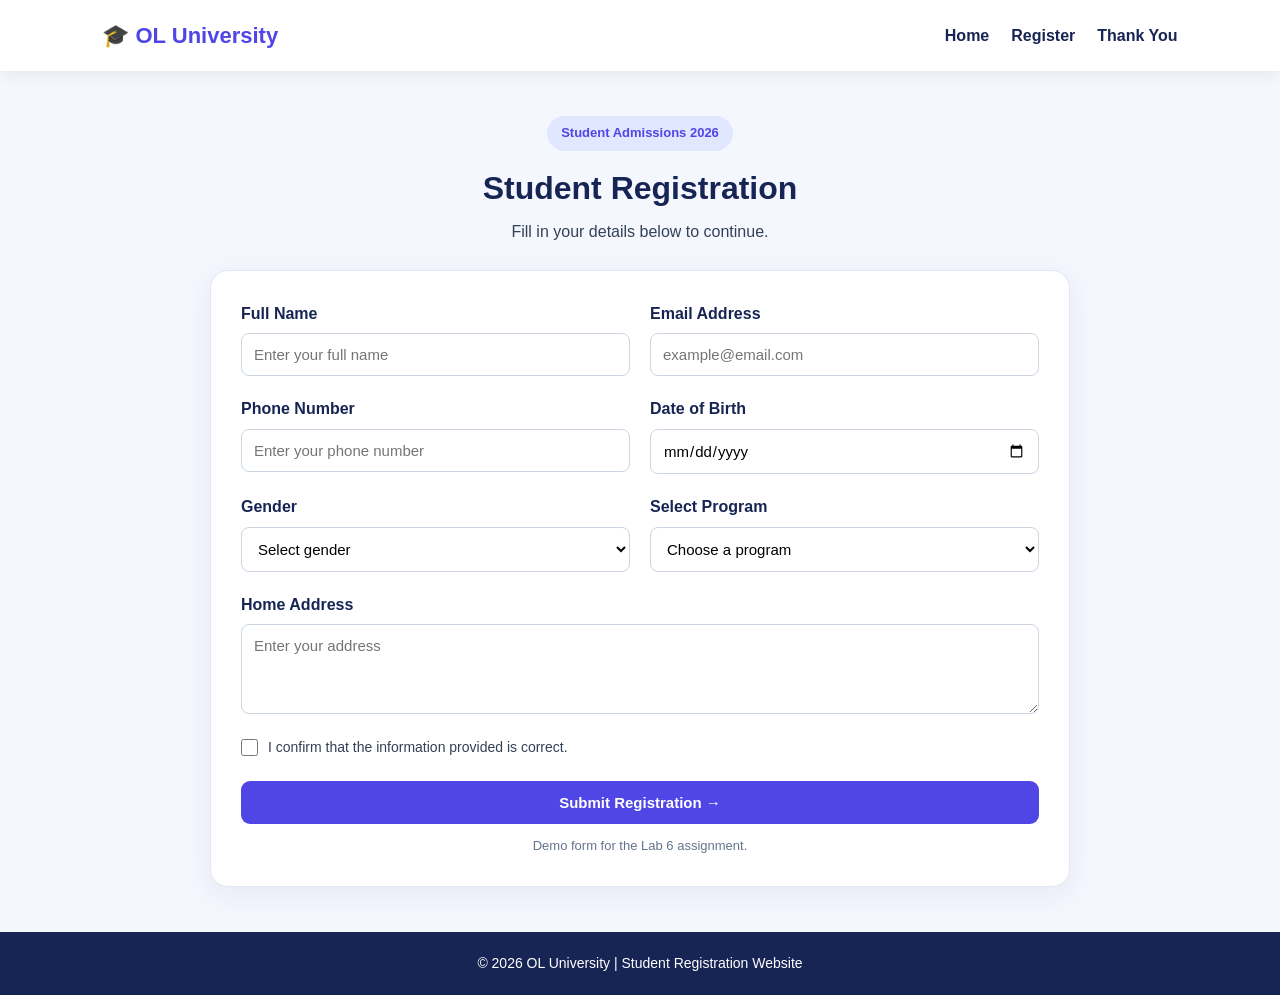
==== index.html @ 98bd1e14 "Add files via upload" ====
<!DOCTYPE html>
<html lang="en">
<head>
    <meta charset="UTF-8">
    <meta name="viewport" content="width=device-width, initial-scale=1.0">
    <title>Registration Form | OL University</title>
    <link rel="stylesheet" href="styles.css">
</head>
<body>
    <nav class="navbar">
        <h2>🎓 OL University</h2>
        <div>
            <a href="index.html">Home</a>
            <a href="form.html">Register</a>
            <a href="thanks.html">Thank You</a>
        </div>
    </nav>

    <main class="form-section">
        <div class="form-heading">
            <span class="badge">Student Admissions 2026</span>
            <h1>Student Registration</h1>
            <p>Fill in your details below to continue.</p>
        </div>

        <form action="thanks.html" method="get" class="registration-form">
            <div class="form-grid">
                <div class="field">
                    <label for="name">Full Name</label>
                    <input type="text" id="name" name="name"
                           placeholder="Enter your full name" required>
                </div>

                <div class="field">
                    <label for="email">Email Address</label>
                    <input type="email" id="email" name="email"
                           placeholder="example@email.com" required>
                </div>

                <div class="field">
                    <label for="phone">Phone Number</label>
                    <input type="tel" id="phone" name="phone"
                           placeholder="Enter your phone number" required>
                </div>

                <div class="field">
                    <label for="dob">Date of Birth</label>
                    <input type="date" id="dob" name="dob" required>
                </div>

                <div class="field">
                    <label for="gender">Gender</label>
                    <select id="gender" name="gender" required>
                        <option value="">Select gender</option>
                        <option>Male</option>
                        <option>Female</option>
                        <option>Other</option>
                    </select>
                </div>

                <div class="field">
                    <label for="program">Select Program</label>
                    <select id="program" name="program" required>
                        <option value="">Choose a program</option>
                        <option>BS Artificial Intelligence</option>
                        <option>BS Computer Science</option>
                        <option>BS Cyber Security</option>
                        <option>BS Software Engineering</option>
                    </select>
                </div>

                <div class="field full">
                    <label for="address">Home Address</label>
                    <textarea id="address" name="address"
                              placeholder="Enter your address" required></textarea>
                </div>
            </div>

            <label class="terms">
                <input type="checkbox" required>
                I confirm that the information provided is correct.
            </label>

            <button type="submit" class="btn submit-btn">
                Submit Registration →
            </button>
            <p class="form-note">Demo form for the Lab 6 assignment.</p>
        </form>
    </main>

    <footer>© 2026 OL University | Student Registration Website</footer>
</body>
</html>
---- styles.css ----
* {
    box-sizing: border-box;
    margin: 0;
    padding: 0;
}

:root {
    --primary: #4f46e5;
    --dark: #172554;
    --light: #f5f7ff;
    --text: #334155;
    --white: #ffffff;
}

body {
    font-family: Arial, sans-serif;
    background: var(--light);
    color: var(--text);
    line-height: 1.6;
}

.navbar {
    display: flex;
    justify-content: space-between;
    align-items: center;
    padding: 18px 8%;
    background: var(--white);
    box-shadow: 0 3px 15px #00000010;
}

.navbar h2 {
    color: var(--primary);
    font-size: 22px;
}

.navbar div {
    display: flex;
    gap: 22px;
}

.navbar a {
    text-decoration: none;
    color: var(--dark);
    font-weight: bold;
}

.navbar a:hover {
    color: var(--primary);
}

.hero {
    display: flex;
    align-items: center;
    justify-content: space-between;
    gap: 35px;
    padding: 65px 8%;
    background: linear-gradient(120deg, #eef2ff, #ffffff);
}

.hero-content {
    flex: 1;
}

.hero h1 {
    font-size: clamp(30px, 4vw, 48px);
    color: var(--dark);
    line-height: 1.2;
    margin: 18px 0;
}

.hero p {
    max-width: 480px;
    margin-bottom: 25px;
}

.hero-image {
    width: 46%;
    height: 310px;
    object-fit: cover;
    border-radius: 24px;
    box-shadow: 0 15px 35px #17255425;
}

.badge {
    display: inline-block;
    background: #e0e7ff;
    color: var(--primary);
    padding: 7px 14px;
    border-radius: 30px;
    font-size: 13px;
    font-weight: bold;
}

.btn {
    display: inline-block;
    border: none;
    background: var(--primary);
    color: white;
    text-decoration: none;
    padding: 13px 24px;
    border-radius: 9px;
    font-size: 15px;
    font-weight: bold;
    cursor: pointer;
}

.btn:hover {
    background: #3730a3;
}

.section {
    padding: 60px 8%;
    text-align: center;
}

.section h2,
.cta h2 {
    color: var(--dark);
    font-size: 30px;
}

.subtitle {
    margin: 8px 0 30px;
}

.grid {
    display: grid;
    grid-template-columns: repeat(3, 1fr);
    gap: 22px;
    margin-top: 30px;
}

.card {
    background: white;
    padding: 28px 22px;
    border-radius: 16px;
    box-shadow: 0 6px 25px #1725540d;
    border: 1px solid #e2e8f0;
    transition: transform 0.2s;
}

.card:hover {
    transform: translateY(-5px);
}

.emoji {
    font-size: 35px;
    margin-bottom: 10px;
}

.card h3 {
    color: var(--dark);
    margin-bottom: 10px;
}

.cta {
    position: relative;
    text-align: center;
    padding: 55px 20px;
    background: #e0e7ff;
}

.profile {
    width: 85px;
    height: 85px;
    border-radius: 50%;
    object-fit: cover;
    border: 4px solid white;
    margin-bottom: 12px;
}

.cta p {
    margin: 10px 0 20px;
}

footer {
    text-align: center;
    background: var(--dark);
    color: white;
    padding: 20px;
    font-size: 14px;
}

/* Registration form styling */

.form-section {
    max-width: 900px;
    margin: 45px auto;
    padding: 0 20px;
}

.form-heading {
    text-align: center;
    margin-bottom: 25px;
}

.form-heading h1 {
    color: var(--dark);
    margin: 12px 0 5px;
}

.registration-form {
    background: white;
    padding: 30px;
    border-radius: 18px;
    box-shadow: 0 8px 30px #17255412;
    border: 1px solid #e2e8f0;
}

.form-grid {
    display: grid;
    grid-template-columns: repeat(2, 1fr);
    gap: 20px;
}

.field {
    display: flex;
    flex-direction: column;
}

.field label {
    font-weight: bold;
    margin-bottom: 7px;
    color: var(--dark);
}

.field input,
.field select,
.field textarea {
    width: 100%;
    padding: 12px;
    border: 1px solid #cbd5e1;
    border-radius: 8px;
    font-size: 15px;
    font-family: inherit;
    background: white;
}

.field input:focus,
.field select:focus,
.field textarea:focus {
    outline: 2px solid #a5b4fc;
    border-color: var(--primary);
}

.field textarea {
    min-height: 90px;
    resize: vertical;
}

.full {
    grid-column: 1 / -1;
}

.terms {
    display: flex;
    align-items: center;
    gap: 10px;
    margin: 22px 0;
    font-size: 14px;
}

.terms input {
    width: 17px;
    height: 17px;
}

.submit-btn {
    width: 100%;
}

.form-note {
    text-align: center;
    font-size: 13px;
    margin-top: 12px;
    color: #64748b;
}

/* Thank-you page */

.success-section {
    min-height: 75vh;
    display: flex;
    align-items: center;
    justify-content: center;
    padding: 40px 20px;
    background: linear-gradient(135deg, #eef2ff, #f8fafc);
}

.success-card {
    max-width: 550px;
    width: 100%;
    background: white;
    padding: 45px 30px;
    border-radius: 20px;
    box-shadow: 0 10px 35px #17255412;
    text-align: center;
}

.success-icon {
    display: flex;
    justify-content: center;
    align-items: center;
    width: 75px;
    height: 75px;
    margin: 0 auto 20px;
    border-radius: 50%;
    background: #dcfce7;
    color: #15803d;
    font-size: 40px;
    font-weight: bold;
}

.success-card h1 {
    color: var(--dark);
    margin: 15px 0;
}

.success-card p {
    margin-bottom: 15px;
}

.success-card .btn {
    margin-top: 10px;
}

/* Responsive design for mobile screens */

@media (max-width: 700px) {
    .navbar {
        flex-direction: column;
        gap: 12px;
    }

    .navbar div {
        gap: 14px;
        flex-wrap: wrap;
        justify-content: center;
    }

    .hero {
        flex-direction: column;
        text-align: center;
        padding: 40px 6%;
    }

    .hero-image {
        width: 100%;
        height: 230px;
    }

    .grid {
        grid-template-columns: 1fr;
    }

    .form-grid {
        grid-template-columns: 1fr;
    }

    .full {
        grid-column: auto;
    }

    .registration-form {
        padding: 20px;
    }

    .section h2 {
        font-size: 25px;
    }
}
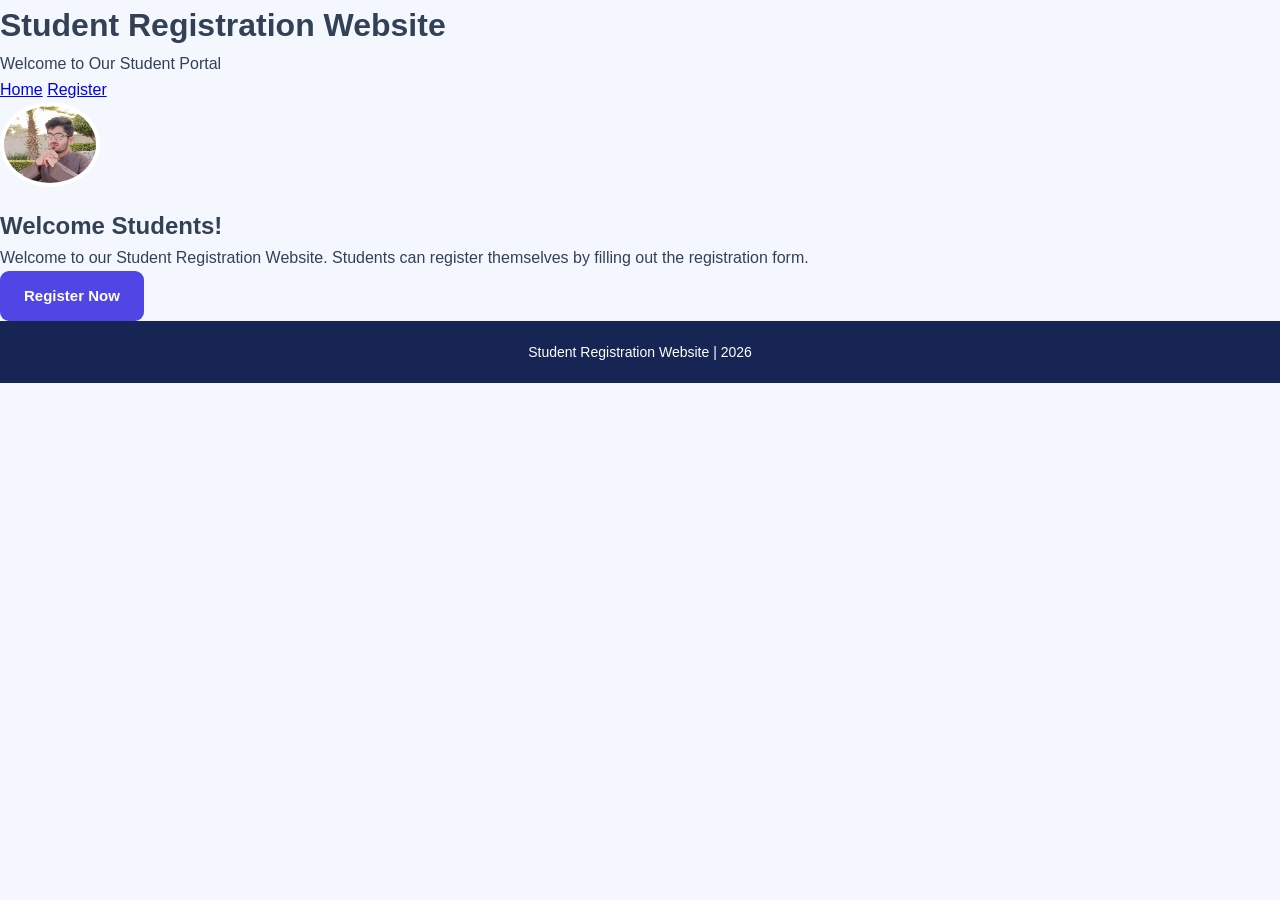
==== commit 2a050b0a: "Add files via upload" ====
--- a/index.html
+++ b/index.html
@@ -1,93 +1,41 @@
 <!DOCTYPE html>
-<html lang="en">
+<html>
 <head>
-    <meta charset="UTF-8">
-    <meta name="viewport" content="width=device-width, initial-scale=1.0">
-    <title>Registration Form | OL University</title>
+    <title>Student Registration Website</title>
     <link rel="stylesheet" href="styles.css">
 </head>
+
 <body>
-    <nav class="navbar">
-        <h2>🎓 OL University</h2>
-        <div>
-            <a href="index.html">Home</a>
-            <a href="form.html">Register</a>
-            <a href="thanks.html">Thank You</a>
-        </div>
+
+    <header>
+        <h1>Student Registration Website</h1>
+        <p>Welcome to Our Student Portal</p>
+    </header>
+
+    <nav>
+        <a href="index.html">Home</a>
+        <a href="form.html">Register</a>
     </nav>
 
-    <main class="form-section">
-        <div class="form-heading">
-            <span class="badge">Student Admissions 2026</span>
-            <h1>Student Registration</h1>
-            <p>Fill in your details below to continue.</p>
-        </div>
+    <section class="container">
 
-        <form action="thanks.html" method="get" class="registration-form">
-            <div class="form-grid">
-                <div class="field">
-                    <label for="name">Full Name</label>
-                    <input type="text" id="name" name="name"
-                           placeholder="Enter your full name" required>
-                </div>
+        <img src="me.jpg" alt="My Picture" class="profile"style="width: 100px;">
 
-                <div class="field">
-                    <label for="email">Email Address</label>
-                    <input type="email" id="email" name="email"
-                           placeholder="example@email.com" required>
-                </div>
+        <h2>Welcome Students!</h2>
 
-                <div class="field">
-                    <label for="phone">Phone Number</label>
-                    <input type="tel" id="phone" name="phone"
-                           placeholder="Enter your phone number" required>
-                </div>
+        <p>
+            Welcome to our Student Registration Website.
+            Students can register themselves by filling
+            out the registration form.
+        </p>
 
-                <div class="field">
-                    <label for="dob">Date of Birth</label>
-                    <input type="date" id="dob" name="dob" required>
-                </div>
+        <a href="form.html" class="btn">Register Now</a>
 
-                <div class="field">
-                    <label for="gender">Gender</label>
-                    <select id="gender" name="gender" required>
-                        <option value="">Select gender</option>
-                        <option>Male</option>
-                        <option>Female</option>
-                        <option>Other</option>
-                    </select>
-                </div>
+    </section>
 
-                <div class="field">
-                    <label for="program">Select Program</label>
-                    <select id="program" name="program" required>
-                        <option value="">Choose a program</option>
-                        <option>BS Artificial Intelligence</option>
-                        <option>BS Computer Science</option>
-                        <option>BS Cyber Security</option>
-                        <option>BS Software Engineering</option>
-                    </select>
-                </div>
+    <footer>
+        <p>Student Registration Website | 2026</p>
+    </footer>
 
-                <div class="field full">
-                    <label for="address">Home Address</label>
-                    <textarea id="address" name="address"
-                              placeholder="Enter your address" required></textarea>
-                </div>
-            </div>
-
-            <label class="terms">
-                <input type="checkbox" required>
-                I confirm that the information provided is correct.
-            </label>
-
-            <button type="submit" class="btn submit-btn">
-                Submit Registration →
-            </button>
-            <p class="form-note">Demo form for the Lab 6 assignment.</p>
-        </form>
-    </main>
-
-    <footer>© 2026 OL University | Student Registration Website</footer>
 </body>
 </html>
